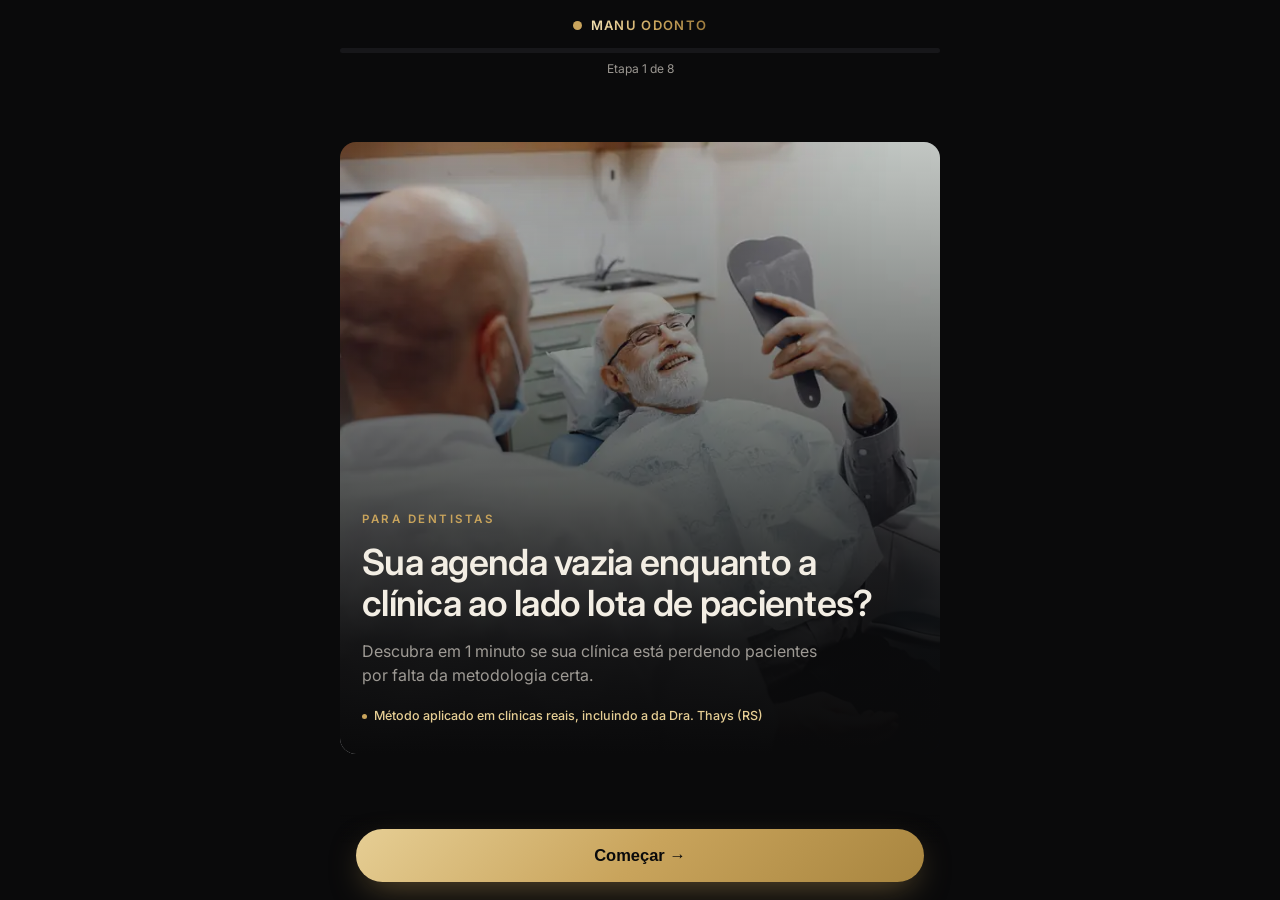
==== funil-dentista/index.html @ 47d0a446 "Envia respostas acumuladas do quiz em cada evento de etapa Antes so sabiamos ate onde a pessoa chego" ====
<!doctype html>
<html lang="pt-BR">
<head>
<meta charset="utf-8">
<meta name="viewport" content="width=device-width,initial-scale=1,viewport-fit=cover">
<title>Mais Pacientes para sua Clínica</title>
<link rel="icon" href="data:image/svg+xml,%3Csvg xmlns='http://www.w3.org/2000/svg' viewBox='0 0 64 64'%3E%3Crect width='64' height='64' rx='14' fill='%230A0A0B'/%3E%3Ccircle cx='32' cy='32' r='12' fill='%23C9A45C'/%3E%3C/svg%3E">
<link rel="preload" as="image" href="assets/intro-hero.webp" fetchpriority="high">
<link rel="preconnect" href="https://fonts.googleapis.com">
<link rel="preconnect" href="https://fonts.gstatic.com" crossorigin>
<link rel="stylesheet" href="https://fonts.googleapis.com/css2?family=Inter:wght@400;500;600;700&display=swap">
<!-- Meta Pixel Code -->
<script>
!function(f,b,e,v,n,t,s)
{if(f.fbq)return;n=f.fbq=function(){n.callMethod?
n.callMethod.apply(n,arguments):n.queue.push(arguments)};
if(!f._fbq)f._fbq=n;n.push=n;n.loaded=!0;n.version='2.0';
n.queue=[];t=b.createElement(e);t.async=!0;
t.src=v;s=b.getElementsByTagName(e)[0];
s.parentNode.insertBefore(t,s)}(window, document,'script',
'https://connect.facebook.net/en_US/fbevents.js');
fbq('init', '1423874645797080');
fbq('track', 'PageView');
</script>
<noscript><img height="1" width="1" style="display:none"
src="https://www.facebook.com/tr?id=1423874645797080&ev=PageView&noscript=1"
/></noscript>
<!-- End Meta Pixel Code -->
<style>
:root{
  --bg:#0A0A0B; --surface:#111113; --surface2:#17171a; --line:rgba(201,164,92,.18);
  --fg:#F3EEE4; --muted:rgba(243,238,228,.62);
  --gold:#C9A45C; --gold-l:#E6CE94; --gold-deep:#9C7A3C; --accent-ink:#0A0A0B;
  --r:16px; --rs:11px; --maxw:600px;
  --disp:"Inter",-apple-system,sans-serif;
  --body:"Inter",system-ui,-apple-system,sans-serif;
  color-scheme:dark;
}
*{box-sizing:border-box}
html,body{height:100%}
body{margin:0;background:var(--bg);color:var(--fg);font-family:var(--body);
  font-size:16px;line-height:1.5;-webkit-font-smoothing:antialiased;
  padding-left:max(16px,env(safe-area-inset-left,0px));padding-right:max(16px,env(safe-area-inset-right,0px))}
.app{min-height:100%;display:flex;flex-direction:column;max-width:var(--maxw);margin:0 auto}
.top{position:sticky;top:env(safe-area-inset-top,0px);background:linear-gradient(var(--bg) 70%,transparent);padding-block:16px 10px;z-index:5}
.brand{display:flex;align-items:center;gap:9px;justify-content:center;margin-bottom:12px}
.brand .dot{width:9px;height:9px;border-radius:50%;background:var(--gold)}
.brand b{font-family:var(--disp);font-weight:600;font-size:13px;letter-spacing:.1em;text-transform:uppercase;background:linear-gradient(110deg,#F3E2B3 0%,#C9A45C 55%,#9C7A3C 100%);-webkit-background-clip:text;background-clip:text;-webkit-text-fill-color:transparent}
.bar{height:5px;border-radius:99px;background:var(--surface2);overflow:hidden}
.bar>i{display:block;height:100%;width:0;background:linear-gradient(90deg,#E6CE94,#C9A45C);border-radius:99px;transition:width .35s ease}
.stepno{margin-top:7px;font-size:12px;color:var(--muted);text-align:center}
main{flex:1;display:flex;flex-direction:column;justify-content:center;padding-block:22px calc(108px + env(safe-area-inset-bottom,0px))}
.eyebrow{font-family:var(--body);font-size:11.5px;letter-spacing:.22em;text-transform:uppercase;color:var(--gold);margin-bottom:14px;text-align:center;font-weight:600}
.intro-hero{position:relative;border-radius:var(--r);overflow:hidden;min-height:68vh;max-height:560px;display:flex;align-items:flex-end;margin:-6px 0 0}
.intro-hero img{position:absolute;inset:0;width:100%;height:100%;object-fit:cover;object-position:center 22%;z-index:0}
.intro-hero::before{content:"";position:absolute;inset:0;z-index:1;
  background:linear-gradient(180deg,rgba(10,10,11,.1) 0%,rgba(10,10,11,.5) 42%,rgba(10,10,11,.94) 82%,var(--bg) 100%)}
.intro-hero-content{position:relative;z-index:2;padding:26px 22px 28px;width:100%}
.intro-hero-content .eyebrow,.intro-hero-content h1{text-align:left}
.intro-hero-content .sub{text-align:left;margin:0 0 14px}
.intro-social{display:inline-flex;align-items:center;gap:7px;font-size:12.5px;color:var(--gold-l);font-weight:500}
.intro-social .dot2{width:5px;height:5px;border-radius:50%;background:var(--gold);flex:none}
h1{font-family:var(--disp);font-weight:600;letter-spacing:-.02em;font-size:clamp(26px,6.5vw,36px);line-height:1.15;margin:0 0 14px;text-align:center;text-wrap:balance}
.q{font-family:var(--disp);font-weight:600;letter-spacing:-.01em;font-size:clamp(21px,5vw,27px);line-height:1.2;margin:0 0 20px;text-align:center;text-wrap:balance}
.sub{color:var(--muted);text-align:center;max-width:46ch;margin:0 auto 22px;font-size:16px}
.opts{display:flex;flex-direction:column;gap:11px}
.opt{display:flex;align-items:center;gap:13px;width:100%;text-align:left;cursor:pointer;background:var(--surface);border:1.5px solid var(--line);color:var(--fg);border-radius:var(--r);padding:16px 17px;font:inherit;font-size:16px;transition:.16s}
.opt:hover{border-color:var(--gold);background:var(--surface2)}
.opt .mk{flex:none;width:24px;height:24px;border-radius:50%;border:2px solid var(--line);display:grid;place-items:center;font-size:12px;color:var(--muted)}
.opt:hover .mk{border-color:var(--gold);color:var(--gold)}
.field{display:flex;flex-direction:column;gap:6px;margin-bottom:14px}
.field label{font-size:13.5px;color:var(--muted)}
.field input{background:var(--surface);border:1.5px solid var(--line);border-radius:var(--rs);padding:14px 15px;color:var(--fg);font:inherit;font-size:16px}
.field input:focus{outline:none;border-color:var(--gold)}
.done{text-align:center}
.done .big{width:72px;height:72px;border-radius:50%;background:rgba(201,164,92,.12);border:2px solid var(--gold);display:grid;place-items:center;margin:0 auto 18px}
.done .big::after{content:"";width:20px;height:36px;border:solid var(--gold);border-width:0 5px 5px 0;transform:rotate(45deg) translate(-2px,-4px)}
.footer{padding-block:14px calc(18px + env(safe-area-inset-bottom,0px));position:fixed;left:0;right:0;bottom:0;max-width:var(--maxw);margin:0 auto;z-index:10;background:linear-gradient(transparent,var(--bg) 34%);
  padding-left:max(16px,env(safe-area-inset-left,0px));padding-right:max(16px,env(safe-area-inset-right,0px))}
.cta{width:100%;border:none;border-radius:999px;background:linear-gradient(135deg,#E6CE94 0%,#C9A45C 50%,#A8853F 100%);color:var(--accent-ink);font-weight:700;font-size:16.5px;padding:17px;cursor:pointer;transition:.15s;box-shadow:0 12px 34px -10px rgba(201,164,92,.5)}
.cta:hover{filter:brightness(1.05);transform:translateY(-1px)}
.cta:disabled{opacity:.4;cursor:not-allowed;transform:none}
.back{display:block;margin:12px auto 0;background:none;border:none;color:var(--muted);font:inherit;font-size:13.5px;cursor:pointer;text-decoration:underline}
.err{color:#F08A7E;font-size:13px;text-align:center;margin-top:8px;min-height:16px}
.mini-list{list-style:none;margin:0;padding:14px 16px;display:flex;flex-direction:column;gap:9px;background:var(--surface);border:1px solid var(--line);border-radius:var(--rs)}
.mini-list li{display:flex;align-items:flex-start;gap:9px;font-size:13.5px;color:var(--muted);line-height:1.4}
.mini-list svg{flex:none;width:16px;height:16px;margin-top:1px;stroke:var(--gold);fill:none;stroke-width:2;stroke-linecap:round;stroke-linejoin:round}

/* etapa final: mini landing page */
.closer-stats{display:grid;grid-template-columns:repeat(3,1fr);gap:8px;margin:0 0 18px}
.closer-stats .stat{background:var(--surface);border:1px solid var(--line);border-radius:var(--rs);padding:14px 8px;text-align:center}
.closer-stats .num{font-family:var(--disp);font-weight:300;letter-spacing:-.02em;font-size:clamp(20px,5.5vw,26px);
  background:linear-gradient(110deg,#F3E2B3 0%,#C9A45C 55%,#9C7A3C 100%);-webkit-background-clip:text;background-clip:text;-webkit-text-fill-color:transparent}
.closer-stats .lbl{font-size:10.5px;color:var(--muted);margin-top:3px;letter-spacing:.02em;line-height:1.3}
.closer-divider{height:1px;background:var(--line);margin:18px 0}
.closer-form-title{font-size:13.5px;font-weight:600;color:var(--fg);margin:0 0 12px;text-align:center}
.closer-section-title{font-size:13px;font-weight:600;letter-spacing:.04em;text-transform:uppercase;color:var(--gold);margin:0 0 12px;text-align:center}
.closer-cards{display:grid;grid-template-columns:1fr 1fr;gap:10px}
.closer-cards .card{background:var(--surface);border:1px solid var(--line);border-radius:var(--rs);padding:14px 12px}
.closer-cards .card .n{font-family:var(--disp);font-size:11px;font-weight:700;color:var(--gold);letter-spacing:.06em;margin-bottom:6px}
.closer-cards .card h4{font-size:13px;font-weight:600;margin:0 0 4px;color:var(--fg)}
.closer-cards .card p{font-size:11.5px;color:var(--muted);line-height:1.4;margin:0}
.proof-card{background:var(--surface);border:1px solid var(--line);border-left:3px solid var(--gold);border-radius:var(--rs);padding:12px 14px;display:flex;flex-direction:column;gap:4px;margin-top:10px}
.proof-tag{display:inline-flex;align-items:center;gap:5px;font-size:10px;font-weight:700;letter-spacing:.04em;text-transform:uppercase;color:#4ade80;background:rgba(74,222,128,.12);border-radius:20px;padding:3px 9px;width:fit-content}
.proof-name{font-size:12.5px;font-weight:600;color:var(--fg);margin-top:2px}
.proof-detail{font-size:12px;color:var(--muted);line-height:1.4}
.proof-foot{font-size:10.5px;color:var(--gold);margin-top:2px;letter-spacing:.02em}
.proof-shot{margin-top:10px;border-radius:var(--rs);overflow:hidden;border:1px solid var(--line)}
.proof-shot img{display:block;width:100%;height:auto}
.field.compact{margin-bottom:9px}
.field.compact label{font-size:11.5px}
.field.compact input{padding:10px 12px;font-size:14px;border-radius:9px}
.cta.compact{padding:13px;font-size:14.5px}

/* etapa de vídeo depoimento */
.depo-frame{position:relative;width:100%;max-width:260px;margin:0 auto 18px;aspect-ratio:9/16;border-radius:24px;padding:6px;
  background:linear-gradient(160deg,rgba(230,206,148,.55),rgba(201,164,92,.12) 40%,rgba(201,164,92,.4));
  box-shadow:0 30px 70px -24px rgba(201,164,92,.35)}
.depo-screen{position:relative;width:100%;height:100%;border-radius:19px;overflow:hidden;background:#000}
.depo-screen iframe{position:absolute;inset:0;width:100%;height:100%;border:0;pointer-events:none}
.depo-sound{position:absolute;left:50%;bottom:12px;transform:translateX(-50%);z-index:3;display:inline-flex;align-items:center;gap:6px;
  padding:8px 14px;border-radius:999px;border:1px solid rgba(230,206,148,.55);background:rgba(10,10,11,.72);
  backdrop-filter:blur(8px);color:#F3E2B3;font:600 12px/1 var(--body);cursor:pointer;white-space:nowrap}
.depo-sound svg{width:14px;height:14px;stroke:#E6CE94;fill:none;stroke-width:1.8}
.depo-tag{display:flex;align-items:center;gap:8px;justify-content:center;margin-top:4px;font-size:13.5px;color:var(--muted)}
.depo-tag b{color:var(--gold-l)}
</style>
</head>
<body>
<div class="app">
  <div class="top">
    <div class="brand"><span class="dot"></span><b>Manu Odonto</b></div>
    <div class="bar"><i id="bar"></i></div>
    <div class="stepno" id="stepno"></div>
  </div>
  <main id="screen"></main>
  <div class="footer" id="footer"></div>
</div>

<script>
"use strict";
// ======= CONFIGURAR AQUI =======
var WEBHOOK_URL = "https://n8n.manuai.com.br/webhook/funil-dentista-lead";
var STEP_WEBHOOK_URL = "https://n8n.manuai.com.br/webhook/funil-dentista-step";
// ================================

var steps=[
  {type:"intro",eyebrow:"Para dentistas",title:"Sua agenda vazia enquanto a clínica ao lado lota de pacientes?",
   sub:"Descubra em 1 minuto se sua clínica está perdendo pacientes por falta da metodologia certa.",
   social:"Método aplicado em clínicas reais, incluindo a da Dra. Thays (RS)",
   hero:"assets/intro-hero.jpg",cta:"Começar →"},
  {type:"single",q:"Hoje você investe em anúncios para atrair pacientes?",
   options:["Não, nunca investi","Já tentei, mas não deu retorno","Sim, invisto atualmente"]},
  {type:"single",q:"Quanto sua clínica fatura por mês hoje?",
   options:["Até R$ 20 mil","R$ 20 a 50 mil","R$ 50 a 100 mil","Acima de R$ 100 mil"]},
  {type:"single",q:"Qual sua maior dificuldade hoje?",
   options:["Agenda vazia em horários específicos","Pacientes de baixo ticket","Dependência de indicação","Falta de tempo pra cuidar de marketing"]},
  {type:"single",q:"Quantos pacientes novos por mês você gostaria de atrair?",
   options:["5 a 10","10 a 20","20 a 40","Mais de 40"]},
  {type:"video",eyebrow:"Depoimento",title:"Veja quem já aplicou esse método",
   sub:"Clínica odontológica do Rio Grande do Sul, Dra. Thays.",yt:"VFz4CQwzpHQ",cta:"Continuar →"},
  {type:"form",eyebrow:"Chega de agenda vazia",title:"Uma estrutura completa pra transformar lead em paciente",
   sub:"Anúncios validados, atendimento automático e nenhuma oportunidade perdida.",
   stats:[{num:"24/7",lbl:"Atendimento, sem pausa"},{num:"7+",lbl:"Anos de método validado"},{num:"100%",lbl:"Follow-up automático"}],
   highlights:["Anúncios com estrutura validada em clínicas odontológicas","Agente de IA respondendo e qualificando seus leads","Nenhum lead esquecido, sem fila de espera"],
   cardsTitle:"O que vamos implementar",
   cards:[
     {n:"01",title:"Anúncios validados",text:"Campanhas com estrutura testada há mais de 7 anos em clínicas odonto."},
     {n:"02",title:"Agente de IA 24/7",text:"Atende e qualifica seus leads a qualquer hora do dia."},
     {n:"03",title:"Plataforma de gestão",text:"Leads com follow-up automático, sem precisar lembrar de ninguém."},
     {n:"04",title:"Equipe treinada",text:"Metodologia própria pra extrair o máximo de cada oportunidade."}
   ],
   proof:{tag:"Ganho",name:"M. M.",detail:"Fechamento: protocolo protese em porcelana, entrada de R$ 4.000 + 12x de R$ 1.083",valueLabel:"Negociação conduzida direto pelo WhatsApp, via Manu.ia",shot:"assets/prova-social.png"},
   formTitle:"Pra onde enviamos sua análise gratuita?",
   fields:[{k:"nome",label:"Seu nome"},{k:"whatsapp",label:"WhatsApp (com DDD)"},{k:"cidade",label:"Cidade / Estado"}],
   cta:"Quero minha análise gratuita"},
  {type:"thanks",title:"Recebemos seus dados",sub:"Nossa equipe vai te chamar no WhatsApp em até 1 dia útil com a análise da sua clínica."}
];

var idx=0, answers={};
var $=function(s){return document.querySelector(s)};
function esc(s){return String(s==null?"":s).replace(/[&<>"]/g,function(c){return{"&":"&amp;","<":"&lt;",">":"&gt;",'"':"&quot;"}[c]})}

function sessionId(){
  try{
    var k="funil_sid", v=sessionStorage.getItem(k);
    if(!v){ v=Date.now().toString(36)+Math.random().toString(36).slice(2,10); sessionStorage.setItem(k,v); }
    return v;
  }catch(e){ return "nosess-"+Date.now(); }
}
function trackStep(s){
  try{
    fetch(STEP_WEBHOOK_URL,{
      method:"POST",
      headers:{"Content-Type":"application/json"},
      body:JSON.stringify({session_id:sessionId(),step_index:idx,step_total:steps.length,step_label:(s.q||s.title||s.type),step_type:s.type,origem:"funil-dentista",respostas_ate_aqui:JSON.stringify(answers)})
    }).catch(function(){});
  }catch(e){}
}

function render(){
  var s=steps[idx];
  $("#bar").style.width=(idx/(steps.length-1)*100)+"%";
  $("#stepno").textContent="Etapa "+(idx+1)+" de "+steps.length;
  var scr=$("#screen"), ft=$("#footer"); scr.innerHTML=""; ft.innerHTML="";
  trackStep(s);
  if(s.type==="intro"){
    var introHtml='';
    if(s.hero){
      introHtml+='<div class="intro-hero"><picture>'+
        '<source srcset="'+esc(s.hero.replace(/\.jpg$/,".webp"))+'" type="image/webp">'+
        '<img src="'+esc(s.hero)+'" alt="" width="1000" height="666" loading="eager" fetchpriority="high">'+
        '</picture><div class="intro-hero-content">'+
        '<div class="eyebrow">'+esc(s.eyebrow)+'</div><h1>'+esc(s.title)+'</h1><p class="sub">'+esc(s.sub)+'</p>'+
        (s.social?'<div class="intro-social"><span class="dot2"></span>'+esc(s.social)+'</div>':'')+
        '</div></div>';
    }else{
      introHtml='<div class="eyebrow">'+esc(s.eyebrow)+'</div><h1>'+esc(s.title)+'</h1><p class="sub">'+esc(s.sub)+'</p>';
    }
    scr.innerHTML=introHtml;
    ft.appendChild(mkCta(s.cta,next));
  }else if(s.type==="single"){
    var h='<div class="q">'+esc(s.q)+'</div><div class="opts">';
    s.options.forEach(function(o,i){h+='<button class="opt" data-i="'+i+'"><span class="mk">'+(i+1)+'</span>'+esc(o)+'</button>';});
    scr.innerHTML=h+'</div>';
    scr.querySelectorAll(".opt").forEach(function(b){b.onclick=function(){answers[s.q]=s.options[b.dataset.i];setTimeout(next,150);};});
    if(idx>0) ft.appendChild(mkBack());
  }else if(s.type==="video"){
    scr.innerHTML='<div class="eyebrow">'+esc(s.eyebrow)+'</div><div class="q">'+esc(s.title)+'</div><p class="sub">'+esc(s.sub)+'</p>'+
      '<div class="depo-frame"><div class="depo-screen" id="depoScreen" data-yt="'+esc(s.yt)+'">'+
      '<button type="button" class="depo-sound" id="depoSound"><svg viewBox="0 0 24 24"><polygon points="11 5 6 9 2 9 2 15 6 15 11 19 11 5"/><line x1="23" y1="9" x2="17" y2="15"/><line x1="17" y1="9" x2="23" y2="15"/></svg><span>Ativar som</span></button>'+
      '</div></div>';
    ft.appendChild(mkCta(s.cta,next)); ft.appendChild(mkBack());
    loadDepo(s.yt);
  }else if(s.type==="form"){
    var f='<div class="eyebrow">'+esc(s.eyebrow||"")+'</div><div class="q">'+esc(s.title)+'</div><p class="sub">'+esc(s.sub)+'</p>';
    if(s.stats&&s.stats.length){
      f+='<div class="closer-stats">';
      s.stats.forEach(function(st){f+='<div class="stat"><div class="num">'+esc(st.num)+'</div><div class="lbl">'+esc(st.lbl)+'</div></div>';});
      f+='</div>';
    }
    if(s.highlights&&s.highlights.length){
      f+='<ul class="mini-list">';
      s.highlights.forEach(function(h){f+='<li><svg viewBox="0 0 24 24"><path d="M22 11.08V12a10 10 0 1 1-5.93-9.14"/><polyline points="22 4 12 14.01 9 11.01"/></svg>'+esc(h)+'</li>';});
      f+='</ul>';
    }
    f+='<div class="closer-divider"></div>';
    if(s.formTitle) f+='<div class="closer-form-title">'+esc(s.formTitle)+'</div>';
    f+=fieldsHtml(s.fields,false);
    f+='<div class="err" id="errmsg"></div>';
    f+='<button type="button" class="cta" id="ctaMain">'+esc(s.cta)+'</button>';
    if(s.cards&&s.cards.length){
      f+='<div class="closer-divider"></div>';
      if(s.cardsTitle) f+='<div class="closer-section-title">'+esc(s.cardsTitle)+'</div>';
      f+='<div class="closer-cards">';
      s.cards.forEach(function(c){f+='<div class="card"><div class="n">'+esc(c.n)+'</div><h4>'+esc(c.title)+'</h4><p>'+esc(c.text)+'</p></div>';});
      f+='</div>';
      if(s.proof){
        f+='<div class="proof-card"><span class="proof-tag">● '+esc(s.proof.tag)+'</span><div class="proof-name">'+esc(s.proof.name)+'</div><div class="proof-detail">'+esc(s.proof.detail)+'</div><div class="proof-foot">'+esc(s.proof.valueLabel)+'</div>'+
          (s.proof.shot?'<div class="proof-shot"><img src="'+esc(s.proof.shot)+'" alt="Negociação fechada"></div>':'')+
          '</div>';
      }
      f+='<div class="closer-divider"></div>';
      f+='<div class="closer-form-title">'+esc(s.cta)+'</div>';
      f+=fieldsHtml(s.fields,true);
      f+='<div class="err" id="errmsg2"></div>';
      f+='<button type="button" class="cta compact" id="ctaCompact">'+esc(s.cta)+'</button>';
    }
    scr.innerHTML=f;
    bindFieldSync();
    var ctaMain=$("#ctaMain"); if(ctaMain) ctaMain.onclick=submitLead;
    var ctaCompact=$("#ctaCompact"); if(ctaCompact) ctaCompact.onclick=submitLead;
    var btn=mkCta("Preencher formulário",scrollToForm);
    ft.appendChild(btn); ft.appendChild(mkBack());
  }else if(s.type==="thanks"){
    scr.innerHTML='<div class="done"><div class="big"></div><h1>'+esc(s.title)+'</h1><p class="sub">'+esc(s.sub)+'</p></div>';
  }
  window.scrollTo(0,0);
}
function scrollToForm(){
  var el=$("#f_nome"); if(el){ el.scrollIntoView({behavior:"smooth",block:"center"}); setTimeout(function(){el.focus();},350); }
}
function mkCta(label,fn){var b=document.createElement("button");b.className="cta";b.textContent=label;b.onclick=fn;return b;}
function mkBack(){var b=document.createElement("button");b.className="back";b.textContent="← Voltar";b.onclick=prev;return b;}
function next(){if(idx<steps.length-1){idx++;render();}}
function prev(){if(idx>0){idx--;render();}}

function fieldsHtml(fields,compact){
  var cls=compact?"field compact":"field", pre=compact?"fc_":"f_", h="";
  fields.forEach(function(fd){
    h+='<div class="'+cls+'"><label for="'+pre+fd.k+'">'+esc(fd.label)+'</label><input id="'+pre+fd.k+'" data-field="'+fd.k+'" type="'+(fd.k==="whatsapp"?"tel":"text")+'" autocomplete="off"></div>';
  });
  return h;
}
function bindFieldSync(){
  document.querySelectorAll("#screen [data-field]").forEach(function(inp){
    inp.addEventListener("input",function(){
      var k=inp.dataset.field, v=inp.value;
      document.querySelectorAll('#screen [data-field="'+k+'"]').forEach(function(other){ if(other!==inp) other.value=v; });
    });
  });
}

function submitLead(){
  var s=steps[idx], lead={}, ok=true;
  s.fields.forEach(function(fd){var v=$("#f_"+fd.k).value.trim();lead[fd.k]=v;if(!v)ok=false;});
  var errEl=$("#errmsg"), errEl2=$("#errmsg2");
  function setErr(msg){ if(errEl) errEl.textContent=msg; if(errEl2) errEl2.textContent=msg; }
  if(!ok){setErr("Preencha todos os campos.");return;}
  if(lead.whatsapp.replace(/\D/g,"").length<10){setErr("WhatsApp inválido.");return;}
  setErr("");
  var btns=document.querySelectorAll(".cta");
  btns.forEach(function(b){b.disabled=true;b.textContent="Enviando...";});
  lead.answers=answers;
  lead.session_id=sessionId();
  fetch(WEBHOOK_URL,{
    method:"POST",
    headers:{"Content-Type":"application/json"},
    body:JSON.stringify(lead)
  }).then(function(){ if(typeof fbq==="function") fbq("track","Lead"); next(); })
    .catch(function(){ setErr("Erro ao enviar. Tente novamente."); btns.forEach(function(b){b.disabled=false;b.textContent=s.cta;}); });
}

function loadDepo(id){
  var box=$("#depoScreen"); if(!box) return;
  var ifr=document.createElement("iframe");
  ifr.src="https://www.youtube-nocookie.com/embed/"+id+"?autoplay=1&mute=1&loop=1&playlist="+id+"&controls=0&disablekb=1&fs=0&modestbranding=1&rel=0&playsinline=1&iv_load_policy=3&enablejsapi=1";
  ifr.title="Depoimento"; ifr.setAttribute("tabindex","-1"); ifr.allow="autoplay; encrypted-media";
  box.insertBefore(ifr, box.querySelector(".depo-sound"));
  var sb=$("#depoSound"), on=false;
  function cmd(f){ if(ifr.contentWindow) ifr.contentWindow.postMessage(JSON.stringify({event:"command",func:f,args:[]}),"*"); }
  var icOn='<svg viewBox="0 0 24 24"><polygon points="11 5 6 9 2 9 2 15 6 15 11 19 11 5"/><path d="M15.5 8.5a5 5 0 0 1 0 7"/><path d="M19 5a10 10 0 0 1 0 14"/></svg><span>Som ativado</span>';
  var icOff=sb.innerHTML;
  sb.onclick=function(){
    on=!on;
    if(on){ cmd("unMute"); cmd("playVideo"); sb.innerHTML=icOn; }
    else { cmd("mute"); sb.innerHTML=icOff; }
  };
}

render();
</script>
</body>
</html>
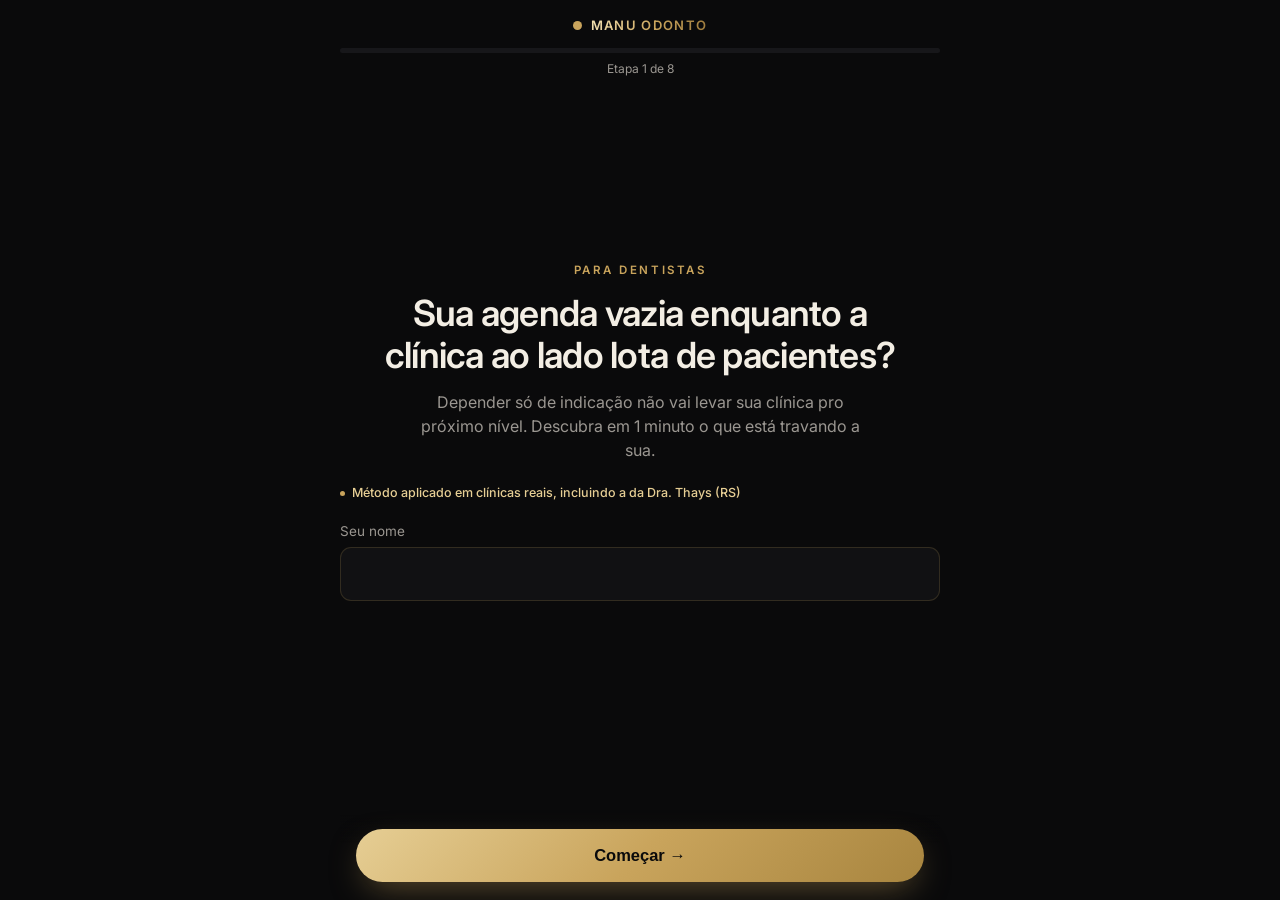
==== commit 5efac5cf: "Quiz odonto no padrão: tela 1 limpa pedindo nome, copy de indicação - Intro sem foto hero: gancho + " ====
--- a/funil-dentista/index.html
+++ b/funil-dentista/index.html
@@ -5,7 +5,6 @@
 <meta name="viewport" content="width=device-width,initial-scale=1,viewport-fit=cover">
 <title>Mais Pacientes para sua Clínica</title>
 <link rel="icon" href="data:image/svg+xml,%3Csvg xmlns='http://www.w3.org/2000/svg' viewBox='0 0 64 64'%3E%3Crect width='64' height='64' rx='14' fill='%230A0A0B'/%3E%3Ccircle cx='32' cy='32' r='12' fill='%23C9A45C'/%3E%3C/svg%3E">
-<link rel="preload" as="image" href="assets/intro-hero.webp" fetchpriority="high">
 <link rel="preconnect" href="https://fonts.googleapis.com">
 <link rel="preconnect" href="https://fonts.gstatic.com" crossorigin>
 <link rel="stylesheet" href="https://fonts.googleapis.com/css2?family=Inter:wght@400;500;600;700&display=swap">
@@ -145,10 +144,10 @@
 // ================================
 
 var steps=[
-  {type:"intro",eyebrow:"Para dentistas",title:"Sua agenda vazia enquanto a clínica ao lado lota de pacientes?",
-   sub:"Descubra em 1 minuto se sua clínica está perdendo pacientes por falta da metodologia certa.",
+  {type:"name",eyebrow:"Para dentistas",title:"Sua agenda vazia enquanto a clínica ao lado lota de pacientes?",
+   sub:"Depender só de indicação não vai levar sua clínica pro próximo nível. Descubra em 1 minuto o que está travando a sua.",
    social:"Método aplicado em clínicas reais, incluindo a da Dra. Thays (RS)",
-   hero:"assets/intro-hero.jpg",cta:"Começar →"},
+   field:"Seu nome",cta:"Começar →"},
   {type:"single",q:"Hoje você investe em anúncios para atrair pacientes?",
    options:["Não, nunca investi","Já tentei, mas não deu retorno","Sim, invisto atualmente"]},
   {type:"single",q:"Quanto sua clínica fatura por mês hoje?",
@@ -172,7 +171,7 @@
    ],
    proof:{tag:"Ganho",name:"M. M.",detail:"Fechamento: protocolo protese em porcelana, entrada de R$ 4.000 + 12x de R$ 1.083",valueLabel:"Negociação conduzida direto pelo WhatsApp, via Manu.ia",shot:"assets/prova-social.png"},
    formTitle:"Pra onde enviamos sua análise gratuita?",
-   fields:[{k:"nome",label:"Seu nome"},{k:"whatsapp",label:"WhatsApp (com DDD)"},{k:"cidade",label:"Cidade / Estado"}],
+   fields:[{k:"whatsapp",label:"WhatsApp (com DDD)"},{k:"cidade",label:"Cidade / Estado"}],
    cta:"Quero minha análise gratuita"},
   {type:"thanks",title:"Recebemos seus dados",sub:"Nossa equipe vai te chamar no WhatsApp em até 1 dia útil com a análise da sua clínica."}
 ];
@@ -204,7 +203,19 @@
   $("#stepno").textContent="Etapa "+(idx+1)+" de "+steps.length;
   var scr=$("#screen"), ft=$("#footer"); scr.innerHTML=""; ft.innerHTML="";
   trackStep(s);
-  if(s.type==="intro"){
+  if(s.type==="name"){
+    scr.innerHTML='<div class="eyebrow">'+esc(s.eyebrow)+'</div><h1>'+esc(s.title)+'</h1><p class="sub">'+esc(s.sub)+'</p>'+
+      (s.social?'<div class="intro-social" style="margin-bottom:18px"><span class="dot2"></span>'+esc(s.social)+'</div>':'')+
+      '<div class="field"><label for="f_intro_nome">'+esc(s.field)+'</label><input id="f_intro_nome" type="text" autocomplete="name"></div>'+
+      '<div class="err" id="errname"></div>';
+    var go=function(){
+      var v=$("#f_intro_nome").value.trim();
+      if(!v){$("#errname").textContent="Digite seu nome pra começar.";return;}
+      answers.nome=v; next();
+    };
+    $("#f_intro_nome").addEventListener("keydown",function(e){if(e.key==="Enter")go();});
+    ft.appendChild(mkCta(s.cta,go));
+  }else if(s.type==="intro"){
     var introHtml='';
     if(s.hero){
       introHtml+='<div class="intro-hero"><picture>'+
@@ -278,7 +289,7 @@
   window.scrollTo(0,0);
 }
 function scrollToForm(){
-  var el=$("#f_nome"); if(el){ el.scrollIntoView({behavior:"smooth",block:"center"}); setTimeout(function(){el.focus();},350); }
+  var el=$("#f_whatsapp")||$("#f_nome"); if(el){ el.scrollIntoView({behavior:"smooth",block:"center"}); setTimeout(function(){el.focus();},350); }
 }
 function mkCta(label,fn){var b=document.createElement("button");b.className="cta";b.textContent=label;b.onclick=fn;return b;}
 function mkBack(){var b=document.createElement("button");b.className="back";b.textContent="← Voltar";b.onclick=prev;return b;}
@@ -311,6 +322,7 @@
   setErr("");
   var btns=document.querySelectorAll(".cta");
   btns.forEach(function(b){b.disabled=true;b.textContent="Enviando...";});
+  if(!lead.nome&&answers.nome) lead.nome=answers.nome;
   lead.answers=answers;
   lead.session_id=sessionId();
   fetch(WEBHOOK_URL,{
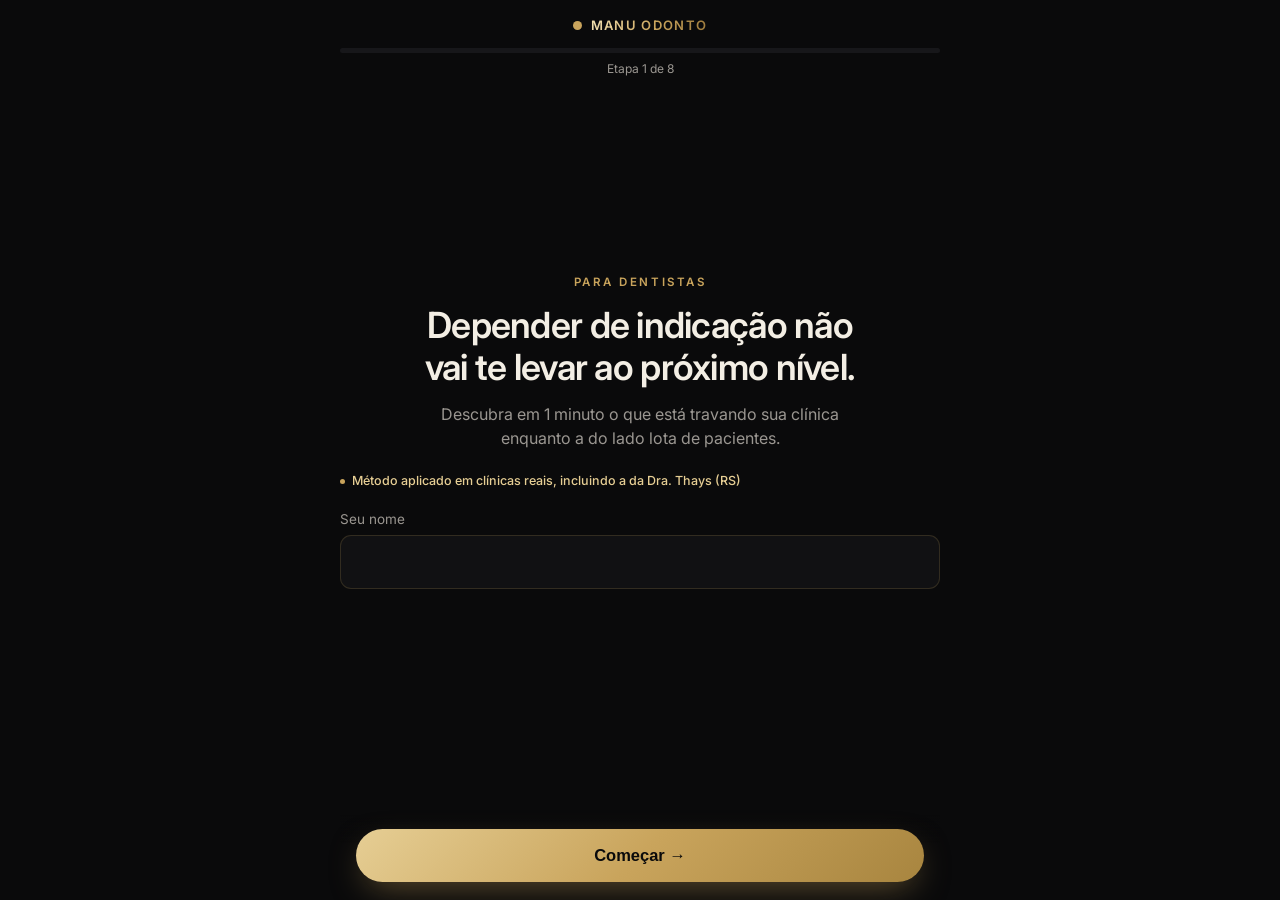
==== commit da9db780: "Headline da tela 1: frase de indicação como título principal Co-Authored-By: Claude Fable 5 <noreply" ====
--- a/funil-dentista/index.html
+++ b/funil-dentista/index.html
@@ -144,8 +144,8 @@
 // ================================
 
 var steps=[
-  {type:"name",eyebrow:"Para dentistas",title:"Sua agenda vazia enquanto a clínica ao lado lota de pacientes?",
-   sub:"Depender só de indicação não vai levar sua clínica pro próximo nível. Descubra em 1 minuto o que está travando a sua.",
+  {type:"name",eyebrow:"Para dentistas",title:"Depender de indicação não vai te levar ao próximo nível.",
+   sub:"Descubra em 1 minuto o que está travando sua clínica enquanto a do lado lota de pacientes.",
    social:"Método aplicado em clínicas reais, incluindo a da Dra. Thays (RS)",
    field:"Seu nome",cta:"Começar →"},
   {type:"single",q:"Hoje você investe em anúncios para atrair pacientes?",
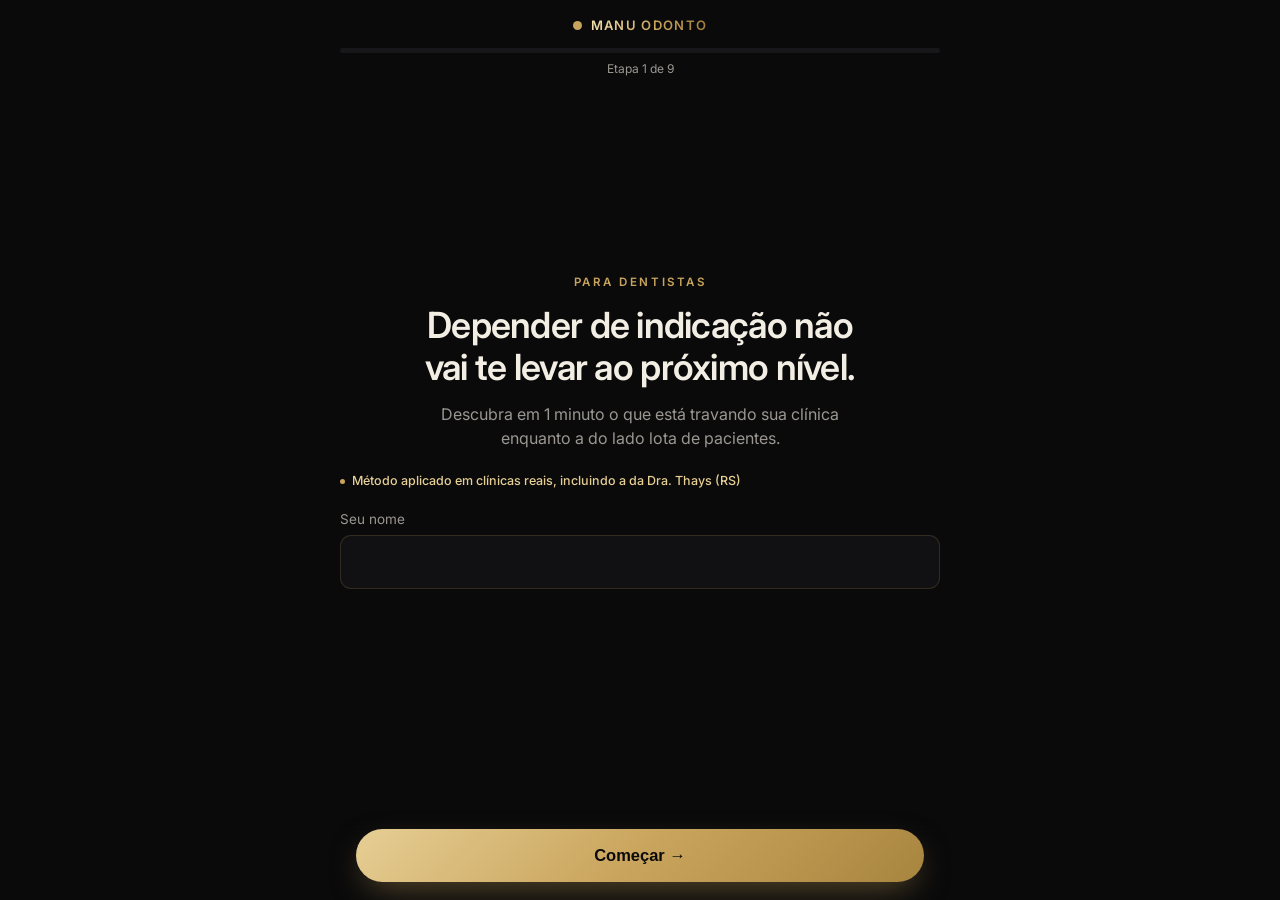
==== commit fc5b4e10: "Quiz odonto: pergunta de urgência (quando quer começar) Co-Authored-By: Claude Opus 5.5 <noreply@ant" ====
--- a/funil-dentista/index.html
+++ b/funil-dentista/index.html
@@ -150,12 +150,16 @@
    field:"Seu nome",cta:"Começar →"},
   {type:"single",q:"Hoje você investe em anúncios para atrair pacientes?",
    options:["Não, nunca investi","Já tentei, mas não deu retorno","Sim, invisto atualmente"]},
+  {type:"single",q:"Quanto você investe por mês em anúncios?",
+   options:["Até R$ 500","R$ 500 a R$ 1.500","R$ 1.500 a R$ 3.000","Acima de R$ 3.000"],
+   dep:"Hoje você investe em anúncios para atrair pacientes?",
+   showIf:function(){return answers["Hoje você investe em anúncios para atrair pacientes?"]==="Sim, invisto atualmente";}},
   {type:"single",q:"Quanto sua clínica fatura por mês hoje?",
    options:["Até R$ 20 mil","R$ 20 a 50 mil","R$ 50 a 100 mil","Acima de R$ 100 mil"]},
   {type:"single",q:"Qual sua maior dificuldade hoje?",
    options:["Agenda vazia em horários específicos","Pacientes de baixo ticket","Dependência de indicação","Falta de tempo pra cuidar de marketing"]},
-  {type:"single",q:"Quantos pacientes novos por mês você gostaria de atrair?",
-   options:["5 a 10","10 a 20","20 a 40","Mais de 40"]},
+  {type:"single",q:"Quando você quer começar a atrair mais pacientes?",
+   options:["Ainda este mês","Nos próximos 2 meses","Só estou pesquisando"]},
   {type:"video",eyebrow:"Depoimento",title:"Veja quem já aplicou esse método",
    sub:"Clínica odontológica do Rio Grande do Sul, Dra. Thays.",yt:"VFz4CQwzpHQ",cta:"Continuar →"},
   {type:"form",eyebrow:"Chega de agenda vazia",title:"Uma estrutura completa pra transformar lead em paciente",
@@ -199,8 +203,9 @@
 
 function render(){
   var s=steps[idx];
-  $("#bar").style.width=(idx/(steps.length-1)*100)+"%";
-  $("#stepno").textContent="Etapa "+(idx+1)+" de "+steps.length;
+  var vis=steps.filter(function(st){return visible(st)||(st.dep&&answers[st.dep]===undefined);}), vpos=vis.indexOf(s);
+  $("#bar").style.width=(vpos/(vis.length-1)*100)+"%";
+  $("#stepno").textContent="Etapa "+(vpos+1)+" de "+vis.length;
   var scr=$("#screen"), ft=$("#footer"); scr.innerHTML=""; ft.innerHTML="";
   trackStep(s);
   if(s.type==="name"){
@@ -293,8 +298,9 @@
 }
 function mkCta(label,fn){var b=document.createElement("button");b.className="cta";b.textContent=label;b.onclick=fn;return b;}
 function mkBack(){var b=document.createElement("button");b.className="back";b.textContent="← Voltar";b.onclick=prev;return b;}
-function next(){if(idx<steps.length-1){idx++;render();}}
-function prev(){if(idx>0){idx--;render();}}
+function visible(st){return !st.showIf||st.showIf();}
+function next(){var i=idx+1;while(i<steps.length&&!visible(steps[i]))i++;if(i<steps.length){idx=i;render();}}
+function prev(){var i=idx-1;while(i>0&&!visible(steps[i]))i--;if(i>=0){idx=i;render();}}
 
 function fieldsHtml(fields,compact){
   var cls=compact?"field compact":"field", pre=compact?"fc_":"f_", h="";
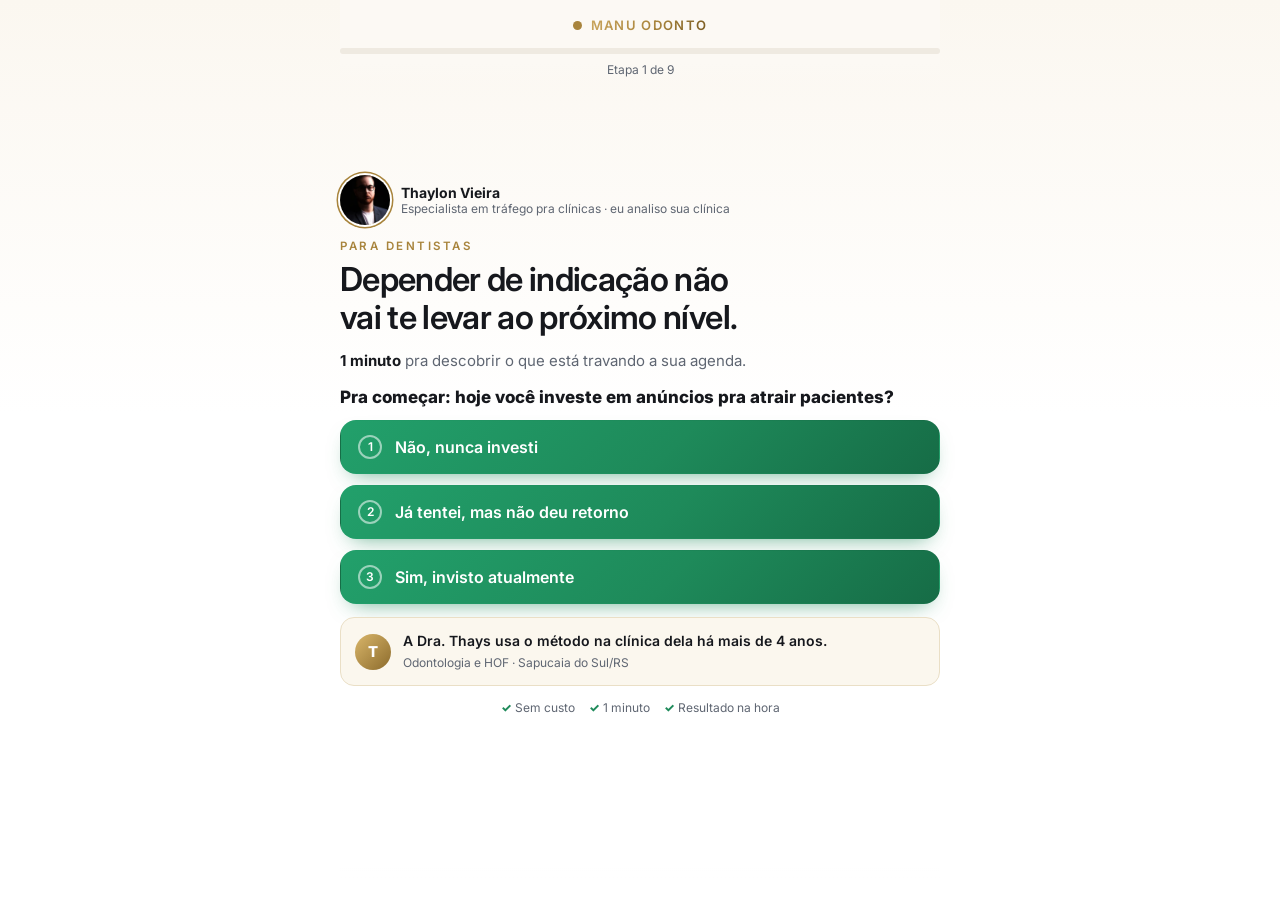
==== commit a06f57e8: "Quiz Odonto: 1ª tela com pergunta clicável, nome na 2ª, tema claro, especialista e prova social Co-A" ====
--- a/funil-dentista/index.html
+++ b/funil-dentista/index.html
@@ -4,7 +4,7 @@
 <meta charset="utf-8">
 <meta name="viewport" content="width=device-width,initial-scale=1,viewport-fit=cover">
 <title>Mais Pacientes para sua Clínica</title>
-<link rel="icon" href="data:image/svg+xml,%3Csvg xmlns='http://www.w3.org/2000/svg' viewBox='0 0 64 64'%3E%3Crect width='64' height='64' rx='14' fill='%230A0A0B'/%3E%3Ccircle cx='32' cy='32' r='12' fill='%23C9A45C'/%3E%3C/svg%3E">
+<link rel="icon" href="data:image/svg+xml,%3Csvg xmlns='http://www.w3.org/2000/svg' viewBox='0 0 64 64'%3E%3Crect width='64' height='64' rx='14' fill='%23FFFFFF'/%3E%3Ccircle cx='32' cy='32' r='12' fill='%23A8843C'/%3E%3C/svg%3E">
 <link rel="preconnect" href="https://fonts.googleapis.com">
 <link rel="preconnect" href="https://fonts.gstatic.com" crossorigin>
 <link rel="stylesheet" href="https://fonts.googleapis.com/css2?family=Inter:wght@400;500;600;700&display=swap">
@@ -27,28 +27,29 @@
 <!-- End Meta Pixel Code -->
 <style>
 :root{
-  --bg:#0A0A0B; --surface:#111113; --surface2:#17171a; --line:rgba(201,164,92,.18);
-  --fg:#F3EEE4; --muted:rgba(243,238,228,.62);
-  --gold:#C9A45C; --gold-l:#E6CE94; --gold-deep:#9C7A3C; --accent-ink:#0A0A0B;
+  --bg:#FFFFFF; --surface:#FFFFFF; --surface2:#F7F4EE; --line:#E8E3D9;
+  --fg:#16181D; --muted:#5F6672;
+  --gold:#A8843C; --gold-l:#8C6A28; --gold-deep:#7A5C22; --accent-ink:#FFFFFF;
+  --green:#1E8A5A; --green-d:#166C46;
   --r:16px; --rs:11px; --maxw:600px;
   --disp:"Inter",-apple-system,sans-serif;
   --body:"Inter",system-ui,-apple-system,sans-serif;
-  color-scheme:dark;
+  color-scheme:light;
 }
 *{box-sizing:border-box}
 html,body{height:100%}
-body{margin:0;background:var(--bg);color:var(--fg);font-family:var(--body);
+body{margin:0;background:linear-gradient(180deg,#FBF7F0 0%,#FFFFFF 46%) fixed;color:var(--fg);font-family:var(--body);
   font-size:16px;line-height:1.5;-webkit-font-smoothing:antialiased;
   padding-left:max(16px,env(safe-area-inset-left,0px));padding-right:max(16px,env(safe-area-inset-right,0px))}
 .app{min-height:100%;display:flex;flex-direction:column;max-width:var(--maxw);margin:0 auto}
-.top{position:sticky;top:env(safe-area-inset-top,0px);background:linear-gradient(var(--bg) 70%,transparent);padding-block:16px 10px;z-index:5}
+.top{position:sticky;top:env(safe-area-inset-top,0px);background:linear-gradient(#FCF9F4 70%,rgba(252,249,244,0));padding-block:16px 10px;z-index:5}
 .brand{display:flex;align-items:center;gap:9px;justify-content:center;margin-bottom:12px}
 .brand .dot{width:9px;height:9px;border-radius:50%;background:var(--gold)}
-.brand b{font-family:var(--disp);font-weight:600;font-size:13px;letter-spacing:.1em;text-transform:uppercase;background:linear-gradient(110deg,#F3E2B3 0%,#C9A45C 55%,#9C7A3C 100%);-webkit-background-clip:text;background-clip:text;-webkit-text-fill-color:transparent}
-.bar{height:5px;border-radius:99px;background:var(--surface2);overflow:hidden}
-.bar>i{display:block;height:100%;width:0;background:linear-gradient(90deg,#E6CE94,#C9A45C);border-radius:99px;transition:width .35s ease}
+.brand b{font-family:var(--disp);font-weight:600;font-size:13px;letter-spacing:.1em;text-transform:uppercase;background:linear-gradient(110deg,#C9A45C 0%,#A8843C 55%,#7A5C22 100%);-webkit-background-clip:text;background-clip:text;-webkit-text-fill-color:transparent}
+.bar{height:6px;border-radius:99px;background:#EFEAE1;overflow:hidden}
+.bar>i{display:block;height:100%;width:0;background:linear-gradient(90deg,#D9B66A,#A8843C);border-radius:99px;transition:width .35s ease}
 .stepno{margin-top:7px;font-size:12px;color:var(--muted);text-align:center}
-main{flex:1;display:flex;flex-direction:column;justify-content:center;padding-block:22px calc(108px + env(safe-area-inset-bottom,0px))}
+main{flex:1;display:flex;flex-direction:column;justify-content:center;padding-block:12px calc(108px + env(safe-area-inset-bottom,0px))}
 .eyebrow{font-family:var(--body);font-size:11.5px;letter-spacing:.22em;text-transform:uppercase;color:var(--gold);margin-bottom:14px;text-align:center;font-weight:600}
 .intro-hero{position:relative;border-radius:var(--r);overflow:hidden;min-height:68vh;max-height:560px;display:flex;align-items:flex-end;margin:-6px 0 0}
 .intro-hero img{position:absolute;inset:0;width:100%;height:100%;object-fit:cover;object-position:center 22%;z-index:0}
@@ -63,24 +64,24 @@
 .q{font-family:var(--disp);font-weight:600;letter-spacing:-.01em;font-size:clamp(21px,5vw,27px);line-height:1.2;margin:0 0 20px;text-align:center;text-wrap:balance}
 .sub{color:var(--muted);text-align:center;max-width:46ch;margin:0 auto 22px;font-size:16px}
 .opts{display:flex;flex-direction:column;gap:11px}
-.opt{display:flex;align-items:center;gap:13px;width:100%;text-align:left;cursor:pointer;background:var(--surface);border:1.5px solid var(--line);color:var(--fg);border-radius:var(--r);padding:16px 17px;font:inherit;font-size:16px;transition:.16s}
-.opt:hover{border-color:var(--gold);background:var(--surface2)}
+.opt{display:flex;align-items:center;gap:13px;width:100%;text-align:left;cursor:pointer;background:#fff;border:1.5px solid var(--line);color:var(--fg);border-radius:var(--r);padding:15px 17px;font:inherit;font-size:16px;font-weight:600;transition:.16s;box-shadow:0 1px 2px rgba(17,24,39,.05)}
+.opt:hover{border-color:var(--green);background:#F6FBF8}
 .opt .mk{flex:none;width:24px;height:24px;border-radius:50%;border:2px solid var(--line);display:grid;place-items:center;font-size:12px;color:var(--muted)}
-.opt:hover .mk{border-color:var(--gold);color:var(--gold)}
+.opt:hover .mk{border-color:var(--green);color:var(--green)}
 .field{display:flex;flex-direction:column;gap:6px;margin-bottom:14px}
 .field label{font-size:13.5px;color:var(--muted)}
-.field input{background:var(--surface);border:1.5px solid var(--line);border-radius:var(--rs);padding:14px 15px;color:var(--fg);font:inherit;font-size:16px}
-.field input:focus{outline:none;border-color:var(--gold)}
+.field input{background:#fff;border:1.5px solid var(--line);border-radius:var(--rs);padding:14px 15px;color:var(--fg);font:inherit;font-size:16px}
+.field input:focus{outline:none;border-color:var(--green);box-shadow:0 0 0 3px rgba(30,138,90,.14)}
 .done{text-align:center}
 .done .big{width:72px;height:72px;border-radius:50%;background:rgba(201,164,92,.12);border:2px solid var(--gold);display:grid;place-items:center;margin:0 auto 18px}
 .done .big::after{content:"";width:20px;height:36px;border:solid var(--gold);border-width:0 5px 5px 0;transform:rotate(45deg) translate(-2px,-4px)}
-.footer{padding-block:14px calc(18px + env(safe-area-inset-bottom,0px));position:fixed;left:0;right:0;bottom:0;max-width:var(--maxw);margin:0 auto;z-index:10;background:linear-gradient(transparent,var(--bg) 34%);
+.footer{padding-block:14px calc(18px + env(safe-area-inset-bottom,0px));position:fixed;left:0;right:0;bottom:0;max-width:var(--maxw);margin:0 auto;z-index:10;background:linear-gradient(rgba(255,255,255,0),#fff 34%);
   padding-left:max(16px,env(safe-area-inset-left,0px));padding-right:max(16px,env(safe-area-inset-right,0px))}
-.cta{width:100%;border:none;border-radius:999px;background:linear-gradient(135deg,#E6CE94 0%,#C9A45C 50%,#A8853F 100%);color:var(--accent-ink);font-weight:700;font-size:16.5px;padding:17px;cursor:pointer;transition:.15s;box-shadow:0 12px 34px -10px rgba(201,164,92,.5)}
+.cta{width:100%;border:none;border-radius:999px;background:linear-gradient(135deg,#22A06B 0%,var(--green) 55%,var(--green-d) 100%);color:#fff;font-weight:700;font-size:16.5px;padding:17px;cursor:pointer;transition:.15s;box-shadow:0 12px 26px -12px rgba(30,138,90,.75)}
 .cta:hover{filter:brightness(1.05);transform:translateY(-1px)}
 .cta:disabled{opacity:.4;cursor:not-allowed;transform:none}
 .back{display:block;margin:12px auto 0;background:none;border:none;color:var(--muted);font:inherit;font-size:13.5px;cursor:pointer;text-decoration:underline}
-.err{color:#F08A7E;font-size:13px;text-align:center;margin-top:8px;min-height:16px}
+.err{color:#C2410C;font-size:13px;text-align:center;margin-top:8px;min-height:16px}
 .mini-list{list-style:none;margin:0;padding:14px 16px;display:flex;flex-direction:column;gap:9px;background:var(--surface);border:1px solid var(--line);border-radius:var(--rs)}
 .mini-list li{display:flex;align-items:flex-start;gap:9px;font-size:13.5px;color:var(--muted);line-height:1.4}
 .mini-list svg{flex:none;width:16px;height:16px;margin-top:1px;stroke:var(--gold);fill:none;stroke-width:2;stroke-linecap:round;stroke-linejoin:round}
@@ -89,7 +90,7 @@
 .closer-stats{display:grid;grid-template-columns:repeat(3,1fr);gap:8px;margin:0 0 18px}
 .closer-stats .stat{background:var(--surface);border:1px solid var(--line);border-radius:var(--rs);padding:14px 8px;text-align:center}
 .closer-stats .num{font-family:var(--disp);font-weight:300;letter-spacing:-.02em;font-size:clamp(20px,5.5vw,26px);
-  background:linear-gradient(110deg,#F3E2B3 0%,#C9A45C 55%,#9C7A3C 100%);-webkit-background-clip:text;background-clip:text;-webkit-text-fill-color:transparent}
+  background:linear-gradient(110deg,#C9A45C 0%,#A8843C 55%,#7A5C22 100%);-webkit-background-clip:text;background-clip:text;-webkit-text-fill-color:transparent}
 .closer-stats .lbl{font-size:10.5px;color:var(--muted);margin-top:3px;letter-spacing:.02em;line-height:1.3}
 .closer-divider{height:1px;background:var(--line);margin:18px 0}
 .closer-form-title{font-size:13.5px;font-weight:600;color:var(--fg);margin:0 0 12px;text-align:center}
@@ -100,7 +101,7 @@
 .closer-cards .card h4{font-size:13px;font-weight:600;margin:0 0 4px;color:var(--fg)}
 .closer-cards .card p{font-size:11.5px;color:var(--muted);line-height:1.4;margin:0}
 .proof-card{background:var(--surface);border:1px solid var(--line);border-left:3px solid var(--gold);border-radius:var(--rs);padding:12px 14px;display:flex;flex-direction:column;gap:4px;margin-top:10px}
-.proof-tag{display:inline-flex;align-items:center;gap:5px;font-size:10px;font-weight:700;letter-spacing:.04em;text-transform:uppercase;color:#4ade80;background:rgba(74,222,128,.12);border-radius:20px;padding:3px 9px;width:fit-content}
+.proof-tag{display:inline-flex;align-items:center;gap:5px;font-size:10px;font-weight:700;letter-spacing:.04em;text-transform:uppercase;color:#15803D;background:rgba(34,160,107,.12);border-radius:20px;padding:3px 9px;width:fit-content}
 .proof-name{font-size:12.5px;font-weight:600;color:var(--fg);margin-top:2px}
 .proof-detail{font-size:12px;color:var(--muted);line-height:1.4}
 .proof-foot{font-size:10.5px;color:var(--gold);margin-top:2px;letter-spacing:.02em}
@@ -123,6 +124,28 @@
 .depo-sound svg{width:14px;height:14px;stroke:#E6CE94;fill:none;stroke-width:1.8}
 .depo-tag{display:flex;align-items:center;gap:8px;justify-content:center;margin-top:4px;font-size:13.5px;color:var(--muted)}
 .depo-tag b{color:var(--gold-l)}
+
+/* tela 1: pergunta com gancho, especialista e prova */
+.hero{display:flex;flex-direction:column;gap:13px}
+.hero .eyebrow,.hero h1,.hero .sub{text-align:left;margin:0}
+.hero .eyebrow{margin-bottom:-8px}
+.hero h1{font-size:clamp(25px,6.6vw,33px)}
+.hero .sub{max-width:none;font-size:15px}
+.hero .sub b{color:var(--fg)}
+.hero .q{text-align:left;font-size:17px;font-weight:800;letter-spacing:0;margin:2px 0 0}
+.hero .opt{padding:14px 17px;color:#fff;border-color:transparent;background:linear-gradient(135deg,#22A06B 0%,var(--green) 55%,var(--green-d) 100%);box-shadow:0 10px 22px -12px rgba(30,138,90,.75)}
+.hero .opt .mk{border-color:rgba(255,255,255,.55);color:#fff}
+.hero .opt:hover{filter:brightness(1.05)}
+.author{display:flex;align-items:center;gap:11px}
+.author img{width:50px;height:50px;border-radius:50%;object-fit:cover;box-shadow:0 0 0 2px #fff,0 0 0 3.5px var(--gold)}
+.author b{display:block;font-size:14px;font-weight:700;line-height:1.25}
+.author span{display:block;font-size:12px;color:var(--muted);line-height:1.35}
+.proof{display:flex;gap:12px;align-items:flex-start;padding:13px 14px;border-radius:14px;background:#FBF7EE;border:1px solid #EADFC6}
+.proof .av{flex:none;width:36px;height:36px;border-radius:50%;display:grid;place-items:center;font-weight:800;font-size:15px;color:#fff;background:linear-gradient(135deg,#D9B66A,#8C6B2C)}
+.proof b{display:block;font-size:14px;font-weight:600;line-height:1.4}
+.proof span{display:block;font-size:12px;color:var(--muted);margin-top:3px}
+.safe{display:flex;justify-content:center;gap:14px;flex-wrap:wrap;font-size:12px;color:var(--muted)}
+.safe i{font-style:normal;color:var(--green);font-weight:800}
 </style>
 </head>
 <body>
@@ -144,12 +167,14 @@
 // ================================
 
 var steps=[
-  {type:"name",eyebrow:"Para dentistas",title:"Depender de indicação não vai te levar ao próximo nível.",
-   sub:"Descubra em 1 minuto o que está travando sua clínica enquanto a do lado lota de pacientes.",
-   social:"Método aplicado em clínicas reais, incluindo a da Dra. Thays (RS)",
-   field:"Seu nome",cta:"Começar →"},
-  {type:"single",q:"Hoje você investe em anúncios para atrair pacientes?",
+  {type:"single",hero:{eyebrow:"Para dentistas",title:"Depender de indicação não vai te levar ao próximo nível.",
+     sub:"<b>1 minuto</b> pra descobrir o que está travando a sua agenda.",
+     ask:"Pra começar: hoje você investe em anúncios pra atrair pacientes?",
+     autor:{foto:"assets/thaylon.webp",nome:"Thaylon Vieira",papel:"Especialista em tráfego pra clínicas · eu analiso sua clínica"},
+     prova:{texto:"A Dra. Thays usa o método na clínica dela há mais de 4 anos.",quem:"Odontologia e HOF · Sapucaia do Sul/RS",inicial:"T"}},
+   q:"Hoje você investe em anúncios para atrair pacientes?",
    options:["Não, nunca investi","Já tentei, mas não deu retorno","Sim, invisto atualmente"]},
+  {type:"name",title:"Antes de continuar, como posso te chamar?",sub:"Sua análise sai com o seu nome.",field:"Seu primeiro nome",cta:"Continuar →"},
   {type:"single",q:"Quanto você investe por mês em anúncios?",
    options:["Até R$ 500","R$ 500 a R$ 1.500","R$ 1.500 a R$ 3.000","Acima de R$ 3.000"],
    dep:"Hoje você investe em anúncios para atrair pacientes?",
@@ -209,17 +234,17 @@
   var scr=$("#screen"), ft=$("#footer"); scr.innerHTML=""; ft.innerHTML="";
   trackStep(s);
   if(s.type==="name"){
-    scr.innerHTML='<div class="eyebrow">'+esc(s.eyebrow)+'</div><h1>'+esc(s.title)+'</h1><p class="sub">'+esc(s.sub)+'</p>'+
-      (s.social?'<div class="intro-social" style="margin-bottom:18px"><span class="dot2"></span>'+esc(s.social)+'</div>':'')+
-      '<div class="field"><label for="f_intro_nome">'+esc(s.field)+'</label><input id="f_intro_nome" type="text" autocomplete="name"></div>'+
+    scr.innerHTML='<div class="q">'+esc(s.title)+'</div><p class="sub">'+esc(s.sub)+'</p>'+
+      '<div class="field"><input id="f_intro_nome" type="text" autocomplete="given-name" placeholder="'+esc(s.field)+'" aria-label="'+esc(s.field)+'" value="'+esc(answers.nome||"")+'"></div>'+
       '<div class="err" id="errname"></div>';
     var go=function(){
       var v=$("#f_intro_nome").value.trim();
-      if(!v){$("#errname").textContent="Digite seu nome pra começar.";return;}
+      if(v.length<2){$("#errname").textContent="Digite seu nome pra continuar.";return;}
       answers.nome=v; next();
     };
     $("#f_intro_nome").addEventListener("keydown",function(e){if(e.key==="Enter")go();});
-    ft.appendChild(mkCta(s.cta,go));
+    ft.appendChild(mkCta(s.cta,go)); ft.appendChild(mkBack());
+    setTimeout(function(){ var i=$("#f_intro_nome"); if(i) i.focus(); },250);
   }else if(s.type==="intro"){
     var introHtml='';
     if(s.hero){
@@ -236,9 +261,17 @@
     scr.innerHTML=introHtml;
     ft.appendChild(mkCta(s.cta,next));
   }else if(s.type==="single"){
-    var h='<div class="q">'+esc(s.q)+'</div><div class="opts">';
+    var H=s.hero, h='';
+    if(H){
+      h+='<div class="hero"><div class="author"><img src="'+esc(H.autor.foto)+'" alt="'+esc(H.autor.nome)+'" width="50" height="50"><div><b>'+esc(H.autor.nome)+'</b><span>'+esc(H.autor.papel)+'</span></div></div>'+
+        '<div class="eyebrow">'+esc(H.eyebrow)+'</div><h1>'+esc(H.title)+'</h1><p class="sub">'+H.sub+'</p>'+
+        '<div class="q">'+esc(H.ask)+'</div><div class="opts">';
+    } else h+='<div class="q">'+esc(s.q)+'</div><div class="opts">';
     s.options.forEach(function(o,i){h+='<button class="opt" data-i="'+i+'"><span class="mk">'+(i+1)+'</span>'+esc(o)+'</button>';});
-    scr.innerHTML=h+'</div>';
+    h+='</div>';
+    if(H) h+='<div class="proof"><span class="av">'+esc(H.prova.inicial)+'</span><div><b>'+esc(H.prova.texto)+'</b><span>'+esc(H.prova.quem)+'</span></div></div>'+
+      '<div class="safe"><span><i>✓</i> Sem custo</span><span><i>✓</i> 1 minuto</span><span><i>✓</i> Resultado na hora</span></div></div>';
+    scr.innerHTML=h;
     scr.querySelectorAll(".opt").forEach(function(b){b.onclick=function(){answers[s.q]=s.options[b.dataset.i];setTimeout(next,150);};});
     if(idx>0) ft.appendChild(mkBack());
   }else if(s.type==="video"){
@@ -318,6 +351,13 @@
   });
 }
 
+// identificadores da Meta pra API de Conversões (atribuição melhor + deduplicação com o pixel)
+function cookie(n){ try{ var m = document.cookie.match(new RegExp("(?:^|; )"+n+"=([^;]*)")); return m ? decodeURIComponent(m[1]) : ""; }catch(e){ return ""; } }
+function metaIds(){
+  var fbc = cookie("_fbc");
+  if(!fbc){ var m = (location.search||"").match(/[?&]fbclid=([^&#]+)/); if(m) fbc = "fb.1."+Date.now()+"."+m[1]; }
+  return { fbp: cookie("_fbp"), fbc: fbc };
+}
 function submitLead(){
   var s=steps[idx], lead={}, ok=true;
   s.fields.forEach(function(fd){var v=$("#f_"+fd.k).value.trim();lead[fd.k]=v;if(!v)ok=false;});
@@ -331,11 +371,13 @@
   if(!lead.nome&&answers.nome) lead.nome=answers.nome;
   lead.answers=answers;
   lead.session_id=sessionId();
+  var mi=metaIds(); lead.event_id="lead-"+lead.session_id; lead.fbp=mi.fbp; lead.fbc=mi.fbc;
+  lead.page_url=location.origin+location.pathname+location.search; lead.user_agent=navigator.userAgent; lead.event_time=Math.floor(Date.now()/1000);
   fetch(WEBHOOK_URL,{
     method:"POST",
     headers:{"Content-Type":"application/json"},
     body:JSON.stringify(lead)
-  }).then(function(){ if(typeof fbq==="function") fbq("track","Lead"); next(); })
+  }).then(function(){ if(typeof fbq==="function") fbq("track","Lead",{},{eventID:lead.event_id}); next(); })
     .catch(function(){ setErr("Erro ao enviar. Tente novamente."); btns.forEach(function(b){b.disabled=false;b.textContent=s.cta;}); });
 }
 
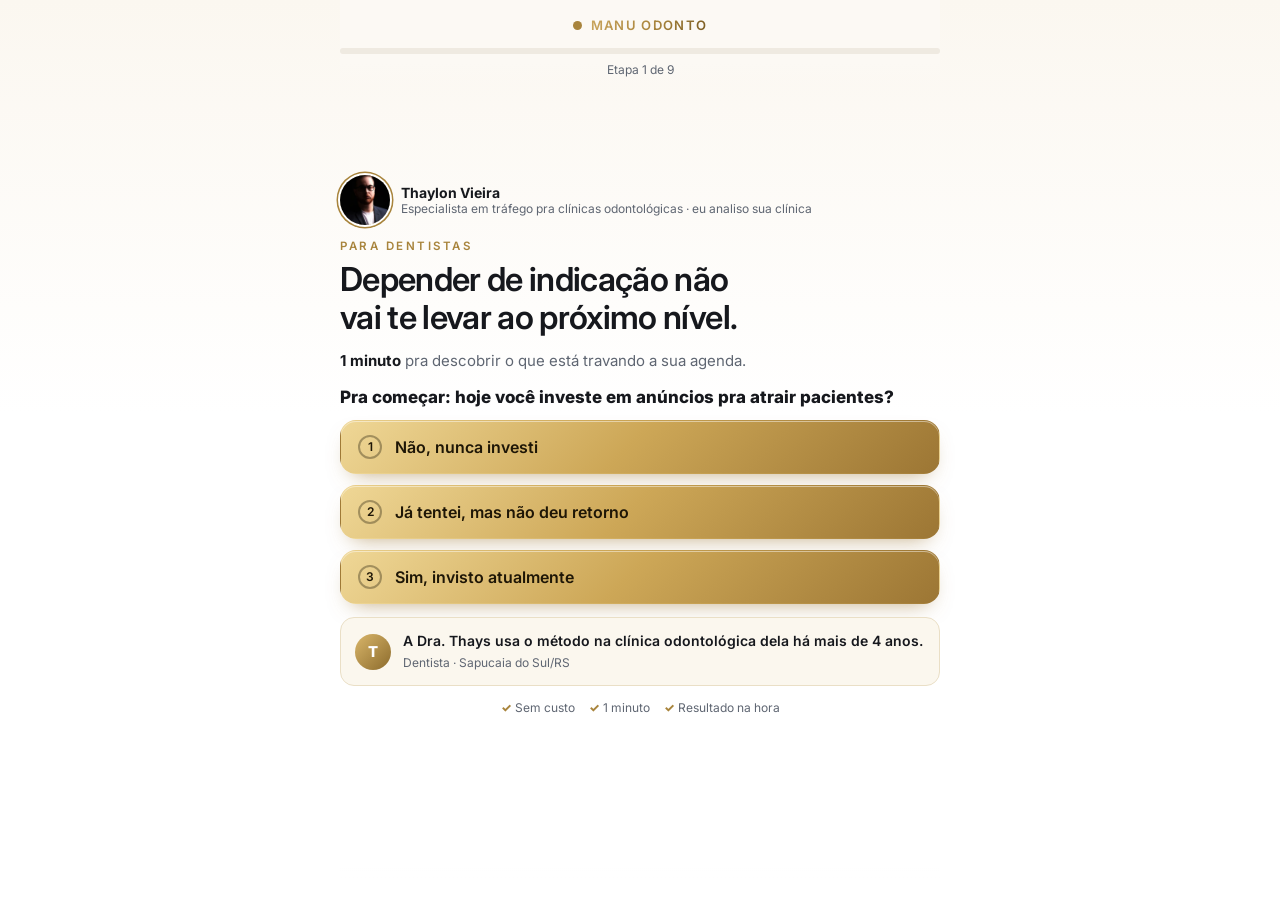
==== commit d80ce99a: "Quiz Odonto: botões dourados e prova/especialista só de odontologia Co-Authored-By: Claude Opus 5.5 " ====
--- a/funil-dentista/index.html
+++ b/funil-dentista/index.html
@@ -30,7 +30,7 @@
   --bg:#FFFFFF; --surface:#FFFFFF; --surface2:#F7F4EE; --line:#E8E3D9;
   --fg:#16181D; --muted:#5F6672;
   --gold:#A8843C; --gold-l:#8C6A28; --gold-deep:#7A5C22; --accent-ink:#FFFFFF;
-  --green:#1E8A5A; --green-d:#166C46;
+  --green:#A8843C; --green-d:#7A5C22; --btn:linear-gradient(135deg,#EFD796 0%,#CDA757 48%,#9C7634 100%); --btn-ink:#1E1606;
   --r:16px; --rs:11px; --maxw:600px;
   --disp:"Inter",-apple-system,sans-serif;
   --body:"Inter",system-ui,-apple-system,sans-serif;
@@ -65,19 +65,19 @@
 .sub{color:var(--muted);text-align:center;max-width:46ch;margin:0 auto 22px;font-size:16px}
 .opts{display:flex;flex-direction:column;gap:11px}
 .opt{display:flex;align-items:center;gap:13px;width:100%;text-align:left;cursor:pointer;background:#fff;border:1.5px solid var(--line);color:var(--fg);border-radius:var(--r);padding:15px 17px;font:inherit;font-size:16px;font-weight:600;transition:.16s;box-shadow:0 1px 2px rgba(17,24,39,.05)}
-.opt:hover{border-color:var(--green);background:#F6FBF8}
+.opt:hover{border-color:var(--green);background:#FBF7EE}
 .opt .mk{flex:none;width:24px;height:24px;border-radius:50%;border:2px solid var(--line);display:grid;place-items:center;font-size:12px;color:var(--muted)}
 .opt:hover .mk{border-color:var(--green);color:var(--green)}
 .field{display:flex;flex-direction:column;gap:6px;margin-bottom:14px}
 .field label{font-size:13.5px;color:var(--muted)}
 .field input{background:#fff;border:1.5px solid var(--line);border-radius:var(--rs);padding:14px 15px;color:var(--fg);font:inherit;font-size:16px}
-.field input:focus{outline:none;border-color:var(--green);box-shadow:0 0 0 3px rgba(30,138,90,.14)}
+.field input:focus{outline:none;border-color:var(--green);box-shadow:0 0 0 3px rgba(168,132,60,.18)}
 .done{text-align:center}
 .done .big{width:72px;height:72px;border-radius:50%;background:rgba(201,164,92,.12);border:2px solid var(--gold);display:grid;place-items:center;margin:0 auto 18px}
 .done .big::after{content:"";width:20px;height:36px;border:solid var(--gold);border-width:0 5px 5px 0;transform:rotate(45deg) translate(-2px,-4px)}
 .footer{padding-block:14px calc(18px + env(safe-area-inset-bottom,0px));position:fixed;left:0;right:0;bottom:0;max-width:var(--maxw);margin:0 auto;z-index:10;background:linear-gradient(rgba(255,255,255,0),#fff 34%);
   padding-left:max(16px,env(safe-area-inset-left,0px));padding-right:max(16px,env(safe-area-inset-right,0px))}
-.cta{width:100%;border:none;border-radius:999px;background:linear-gradient(135deg,#22A06B 0%,var(--green) 55%,var(--green-d) 100%);color:#fff;font-weight:700;font-size:16.5px;padding:17px;cursor:pointer;transition:.15s;box-shadow:0 12px 26px -12px rgba(30,138,90,.75)}
+.cta{width:100%;border:none;border-radius:999px;background:var(--btn);color:var(--btn-ink);font-weight:700;font-size:16.5px;padding:17px;cursor:pointer;transition:.15s;box-shadow:0 12px 26px -12px rgba(156,118,52,.7),inset 0 1px 0 rgba(255,255,255,.45)}
 .cta:hover{filter:brightness(1.05);transform:translateY(-1px)}
 .cta:disabled{opacity:.4;cursor:not-allowed;transform:none}
 .back{display:block;margin:12px auto 0;background:none;border:none;color:var(--muted);font:inherit;font-size:13.5px;cursor:pointer;text-decoration:underline}
@@ -133,8 +133,8 @@
 .hero .sub{max-width:none;font-size:15px}
 .hero .sub b{color:var(--fg)}
 .hero .q{text-align:left;font-size:17px;font-weight:800;letter-spacing:0;margin:2px 0 0}
-.hero .opt{padding:14px 17px;color:#fff;border-color:transparent;background:linear-gradient(135deg,#22A06B 0%,var(--green) 55%,var(--green-d) 100%);box-shadow:0 10px 22px -12px rgba(30,138,90,.75)}
-.hero .opt .mk{border-color:rgba(255,255,255,.55);color:#fff}
+.hero .opt{padding:14px 17px;color:var(--btn-ink);border-color:transparent;background:var(--btn);box-shadow:0 10px 22px -12px rgba(156,118,52,.7),inset 0 1px 0 rgba(255,255,255,.45)}
+.hero .opt .mk{border-color:rgba(30,22,6,.35);color:var(--btn-ink)}
 .hero .opt:hover{filter:brightness(1.05)}
 .author{display:flex;align-items:center;gap:11px}
 .author img{width:50px;height:50px;border-radius:50%;object-fit:cover;box-shadow:0 0 0 2px #fff,0 0 0 3.5px var(--gold)}
@@ -170,8 +170,8 @@
   {type:"single",hero:{eyebrow:"Para dentistas",title:"Depender de indicação não vai te levar ao próximo nível.",
      sub:"<b>1 minuto</b> pra descobrir o que está travando a sua agenda.",
      ask:"Pra começar: hoje você investe em anúncios pra atrair pacientes?",
-     autor:{foto:"assets/thaylon.webp",nome:"Thaylon Vieira",papel:"Especialista em tráfego pra clínicas · eu analiso sua clínica"},
-     prova:{texto:"A Dra. Thays usa o método na clínica dela há mais de 4 anos.",quem:"Odontologia e HOF · Sapucaia do Sul/RS",inicial:"T"}},
+     autor:{foto:"assets/thaylon.webp",nome:"Thaylon Vieira",papel:"Especialista em tráfego pra clínicas odontológicas · eu analiso sua clínica"},
+     prova:{texto:"A Dra. Thays usa o método na clínica odontológica dela há mais de 4 anos.",quem:"Dentista · Sapucaia do Sul/RS",inicial:"T"}},
    q:"Hoje você investe em anúncios para atrair pacientes?",
    options:["Não, nunca investi","Já tentei, mas não deu retorno","Sim, invisto atualmente"]},
   {type:"name",title:"Antes de continuar, como posso te chamar?",sub:"Sua análise sai com o seu nome.",field:"Seu primeiro nome",cta:"Continuar →"},
